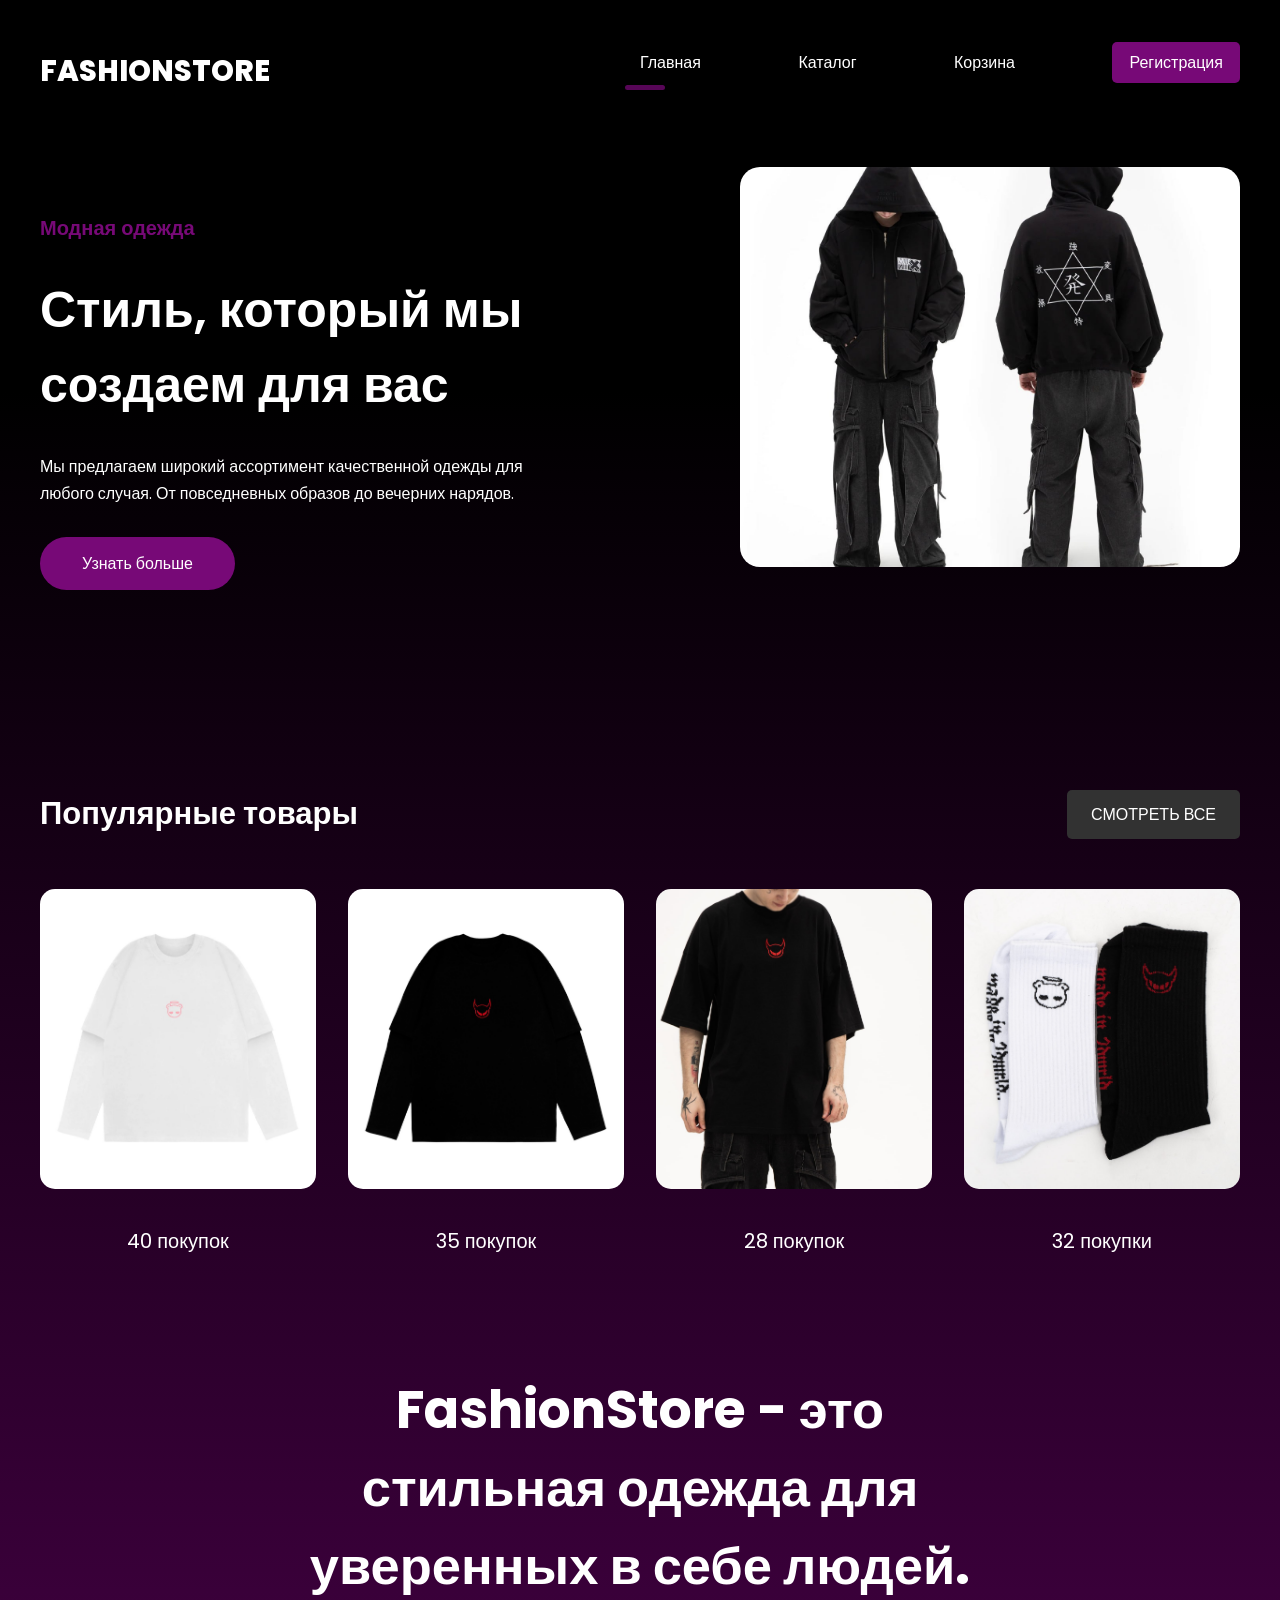
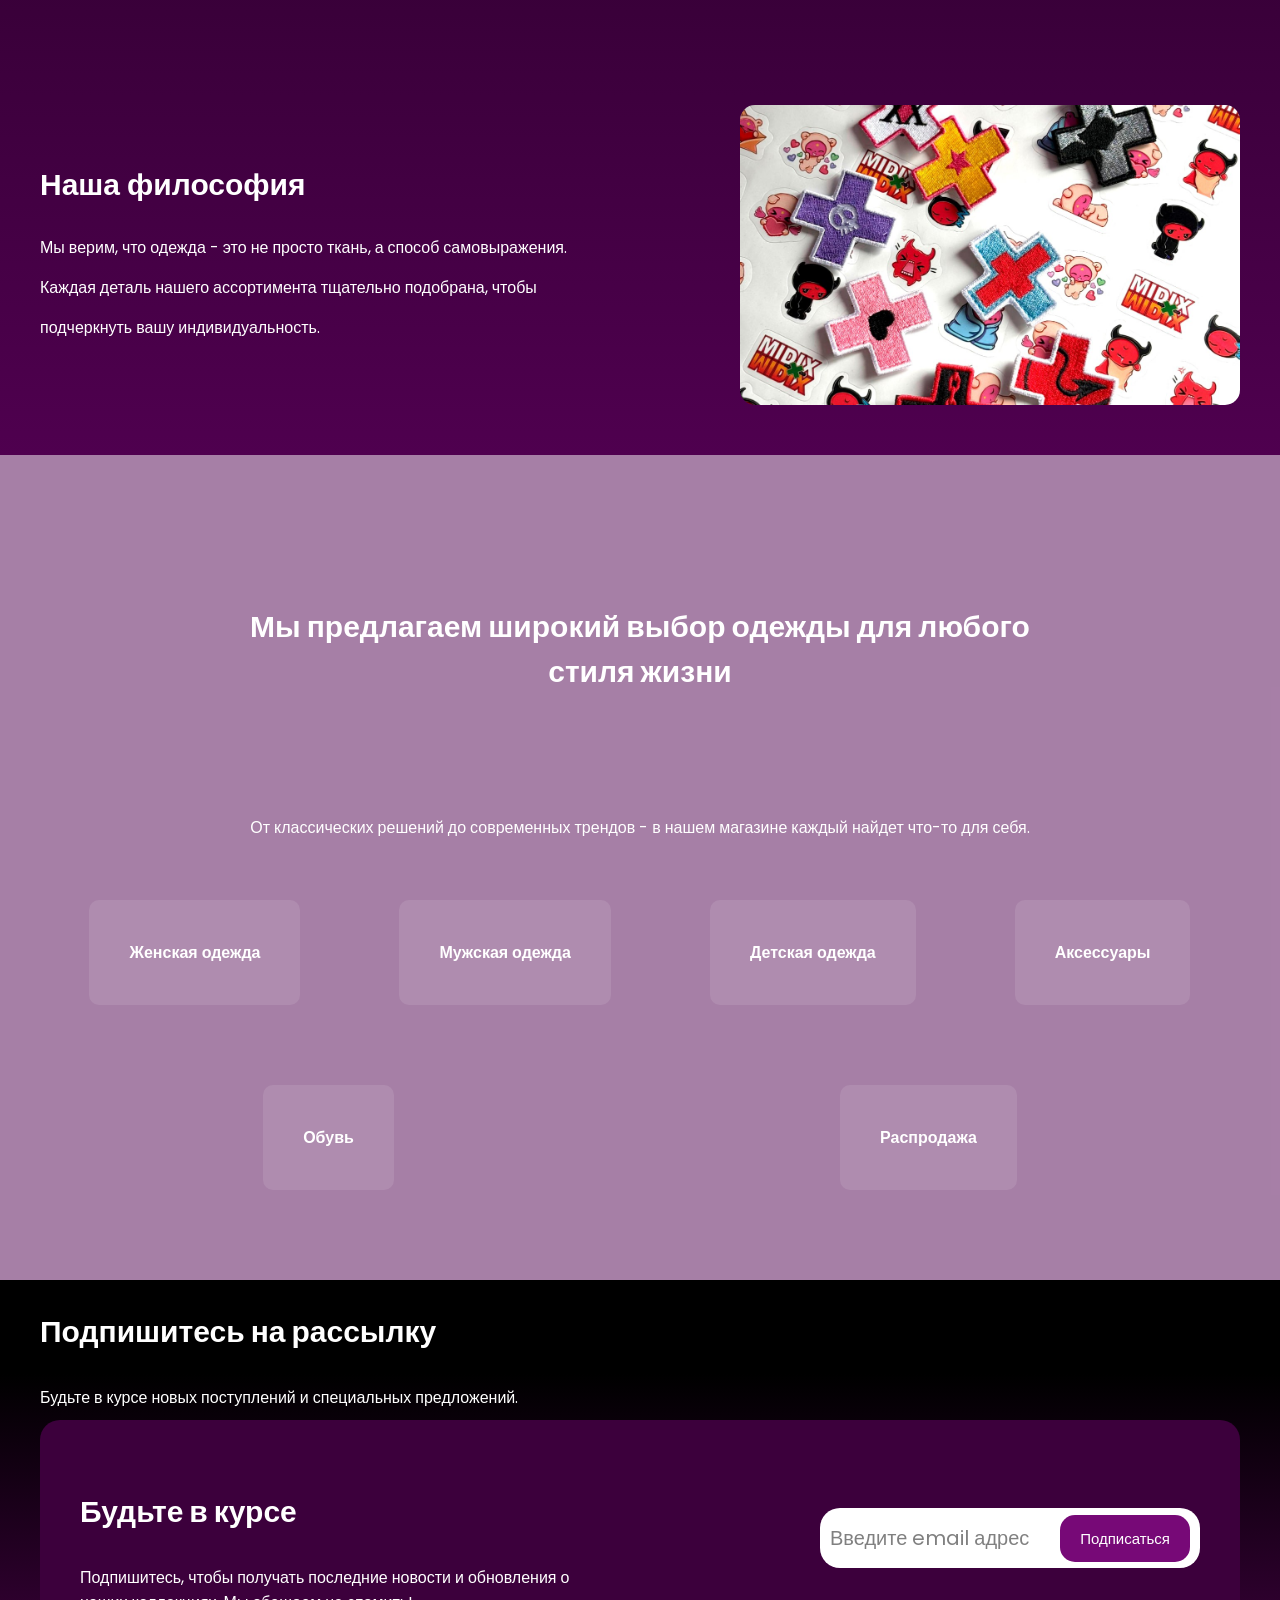
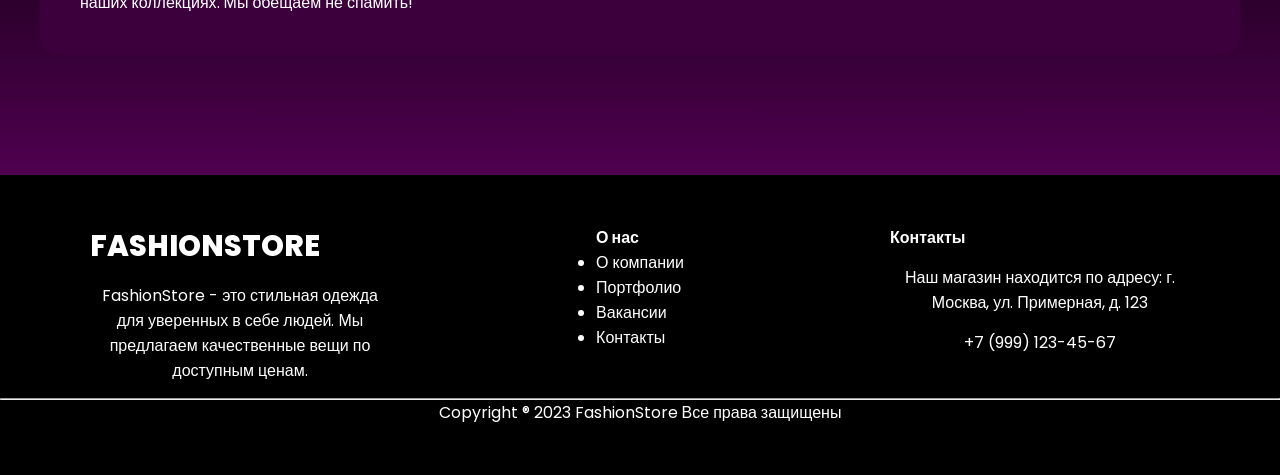
==== index.html @ cafc04cb "s" ====
<!DOCTYPE html>
<html lang="ru">
<head>
    <meta charset="UTF-8">
    <meta name="viewport" content="width=device-width, initial-scale=1.0">
    <title>Fashion Store - Магазин одежды</title>
    <link rel="stylesheet" href="css/main.css">
</head>
<body>
    <div class="wrapper">
        <header class="container">
            <span class="logo">FashionStore</span>
            <nav>
                 <ul>
                    <li class="active"><a href="index.html">Главная</a></li>
                    <li><a href="catalog.html">Каталог</a></li>
                    <li><a href="cart.html">Корзина</a></li>
                    <li class="btn"><a href="#">Регистрация</a></li>
                </ul>
            </nav>
        </header>

        <div class="hero container">
            <div class="hero--info">
                <h2>Модная одежда</h2>
                <h1>Стиль, который мы создаем для вас</h1>
                <p>Мы предлагаем широкий ассортимент качественной одежды для любого случая. От повседневных образов до вечерних нарядов.</p>
                <button class="btn">Узнать больше</button>
            </div>
            <img src="img/style.jpg" alt="Модная одежда" class="hero-image">
        </div>  

        <div class="container trends">
            <a href="catalog.html" class="see_all">СМОТРЕТЬ ВСЕ</a>
            <h3>Популярные товары</h3>
            
            <div class="products">
                <div class="block">
                    <img src="img/WFL.jpg" alt="Белый лонгслив" class="product-img">
                    <span>40 покупок</span>
                </div>
                <div class="block">
                    <img src="img/BFL.jpg" alt="Черный лонгслив" class="product-img">
                    <span>35 покупок</span>
                </div>
                <div class="block">
                    <img src="img/blackT.jpg" alt="Черная футболка" class="product-img">
                    <span>28 покупок</span>
                </div>
                <div class="block">
                    <img src="img/Socks.jpg" alt="Модные носки" class="product-img">
                    <span>32 покупки</span>
                </div>
            </div>
        </div>

        <div class="container big-txt">
            <h2>FashionStore - это стильная одежда для уверенных в себе людей.</h2>
        </div>

        <div class="container banner">
            <div class="text-block">
                <h2>Наша философия</h2>
                <p>Мы верим, что одежда - это не просто ткань, а способ самовыражения. Каждая деталь нашего ассортимента тщательно подобрана, чтобы подчеркнуть вашу индивидуальность.</p>
            </div>
            <img src="img/patchi.jpg" alt="Коллекция одежды" class="banner-image">
        </div>

    </div>
    <div class="back_image">
        <div class="container bckimg_txt">
            <h2>Мы предлагаем широкий выбор одежды для любого стиля жизни</h2>
            <p>От классических решений до современных трендов - в нашем магазине каждый найдет что-то для себя.</p>
        </div>
        <div class="container categories">
            <ul>
                <li><div class="category"><p>Женская одежда</p></div></li>
                <li><div class="category"><p>Мужская одежда</p></div></li>
                <li><div class="category"><p>Детская одежда</p></div></li>
                <li><div class="category"><p>Аксессуары</p></div></li>
            </ul>
        </div>
        <div class="container categories">
            <ul>
                <li><div class="category"><p>Обувь</p></div></li>
                <li><div class="category"><p>Распродажа</p></div></li>
            </ul>
        </div>
    </div>
    <div class="wrapper">
        <div class="email container">
            <h2>Подпишитесь на рассылку</h2>
            <p>Будьте в курсе новых поступлений и специальных предложений.</p>
            <div class="block">
                <div>
                    <h2>Будьте в курсе</h2>
                    <p>Подпишитесь, чтобы получать последние новости и обновления о наших коллекциях. Мы обещаем не спамить!</p>
                </div>
                <div style="position: relative;">
                    <input type="email" id="emailField" placeholder="Введите email адрес">
                    <button onclick="checkEmail()">Подписаться</button>
                </div>
            </div>
        </div>
    </div>
    <footer>
        <div class="blocks container">
            <div>
                <span class="logo">FashionStore</span>
                <p>FashionStore - это стильная одежда для уверенных в себе людей. Мы предлагаем качественные вещи по доступным ценам.</p>
            </div>
            <div>
                <h4>О нас</h4>
                <ul>
                    <li>О компании</li>
                    <li>Портфолио</li>
                    <li>Вакансии</li>
                    <li>Контакты</li>  
                </ul>
            </div>
            <div>
                <h4>Контакты</h4>
                <p>Наш магазин находится по адресу: г. Москва, ул. Примерная, д. 123</p>
                <p>+7 (999) 123-45-67</p>
            </div>
        </div>
        <hr>
        <p>Copyright ® 2023 FashionStore Все права защищены</p>
    </footer>

    <script>
        function checkEmail(){
            let email = document.querySelector('#emailField').value;
            if(!email.includes('@')) {
                alert('Нет символа @');
            } else {
                alert('Спасибо за подписку!');
            }
        }
    </script>
</body>
</html>
---- css/main.css ----
@import url('https://fonts.googleapis.com/css2?family=Poppins:wght@400;500;700;800&display=swap');

*{
    margin: 0;
    padding: 0;
    box-sizing: border-box;
}

body{
    font-family: "Poppins", sans-serif;
    font-weight: 400;
    color: #fff;
    font-size: 16px;
    min-height: 100vh;
    display: flex;
    flex-direction: column;
}

#root {
    flex: 1;
    display: flex;
    flex-direction: column;
}

.App {
    flex: 1;
    display: flex;
    flex-direction: column;
}

main {
    flex: 1;
}

a{
    text-decoration: none;
}

img{
    max-width: 100%;
}

.wrapper{
    background: linear-gradient(180deg,rgba(0, 0, 0, 1) 19%, rgba(79, 0, 79, 1) 100%);
    width: 100%;
    flex: 1;
}

.container{
    width: 1200px;
    margin: auto;
}

header{
    padding: 50px 0;
}

.logo{
    text-transform: uppercase;
    font-size: 29px;
    font-weight: 800;
}

nav{
    float: right;
    width: 50%;
}

header nav ul{
    position: relative;
    list-style: none;
    display: flex;
    justify-content: space-between;
    z-index: 2;
}

header nav ul li{
    display: inline-block;
}

header nav ul li a{
    color: #fff;
}

header nav ul li.active::after {
    content: '';
    display: block;
    width: 40px;
    height: 5px;
    position: relative;
    background: #570657;
    border-radius: 10px;
    top: 10px;
    left: -15px;
}

header nav ul li:not(.active):not(.btn) a:hover{
    border-bottom: 5px solid #570657;
}

header nav ul li.btn a, .email .block button{
    background: #770977;
    padding: 9px 17px;
    border-radius: 5px;
    transition: all 500ms ease;
    
}

header nav ul li.btn a:hover, .email .block button:hover{
    background: #3c003c;
    cursor: pointer;
}

.hero{
    padding-bottom: 100px;
    position: relative;
    z-index: 1;
    display: flex;
    justify-content: space-between;
    align-items: center;
}

.hero--info{
    width: 530px;
    padding-top: 70px;
}

.hero--info h2{
    font-size: 20px;
    font-weight: 600;
    color: #770977;
}

.hero--info h1{
    margin: 30px 0;
    font-size: 50px;
    font-weight: 600;
}

.hero--info p{
    margin: 30px 0;
    font-weight: 400;
    line-height: 170%;
}

.hero--info .btn{
    background: #770977;
    width: 195px;
    height: 53px;
    border-radius: 40px;
    color: #fff;
    font-size: 16px;
    font-weight: 400;
    font-family: "Poppins", sans-serif;
    border: 0;
    transition: all 500ms ease;
}

.hero--info .btn:hover{
    background: #3c003c;
    cursor: pointer;
    transform: scale(1.1);
}

.hero-image {
    width: 500px;
    height: 400px;
    border-radius: 20px;
    object-fit: cover;
}

/*Секция с товарами*/

.trends{
    padding-top: 100px;
}

.trends h3{
    font-size: 31px;
    font-weight: 600;
}

.trends .see_all{
    display: block;
    color: #fff;
    background: rgb(50, 50, 50);
    padding: 12px 24px;
    border-radius: 5px;
    float: right;
    transition: all 500ms ease;
}

.trends .see_all:hover{
    transform: scale(1.1);
}

.trends .products{
    display: flex;
    justify-content: space-between;
    width: 100%;
    padding: 50px 0px;
}

.trends .products .block{
    text-align: center;
    width: 23%;
}

.product-img {
    width: 100%;
    height: 300px;
    border-radius: 15px;
    object-fit: cover;
    margin-bottom: 15px;
    transition: all 300ms ease;
}

.product-img:hover {
    transform: scale(1.05);
}

.trends .products .block span{
    margin: 15px 0;
    display: block;
    text-align: center;
    font-size: 20px;
}

.big-txt{
    padding: 50px;
    text-align: center;
    font-size: 35px;
    font-weight: 600;
    width: 800px;
}

.banner{
    display: flex;
    justify-content: space-between;
    align-items: center;
    padding: 50px 0;
}

.banner-image {
    width: 500px;
    height: 300px;
    border-radius: 15px;
    object-fit: cover;
}

.banner .text-block{
    width: 545px;
}

.banner .text-block h2{
    font-size: 30px;
    font-weight: 600;
    margin-bottom: 20px;
}

.banner .text-block p{
    line-height: 250%;
}

.bckimg_txt{
    width: 826px;
}   

.back_image h2{
    font-size: 30px;
    font-weight: 800;
    position: relative;
    text-align: center;
    padding: 100px 0;
    z-index: 2;
}

.back_image p{  
    position: relative;
    text-align: center;
    padding: 20px 0;
    z-index: 2;
}

.category{
    display: block;
    position: relative;
    z-index: 2;
    text-align: center;
    margin: 40px 0;
    font-weight: 600;
    padding: 20px 40px;
    background: rgba(255, 255, 255, 0.1);
    border-radius: 10px;
    transition: all 500ms ease;
}

.category:hover{
    background: rgba(255, 255, 255, 0.2);
    transform: scale(1.05);
    cursor: pointer;
}

.categories ul{
    list-style: none;
    display: flex;
    width: 100%;
    justify-content: space-around;
    text-align: center;
}

.back_image{
    background: rgba(79, 0, 79, 0.5);
    padding: 50px 0;
}

.email{
    padding-bottom: 120px;
}

.email h2{
    padding-top: 30px;
    padding-bottom: 30px;
    font-size: 30px;
}
.email .block p{
    display: block;
    width: 500px;
}

.email .block{
    background-color: #3c003c;
    border-radius: 20px;
    padding: 40px 40px;
    margin-top: 10px;
    display: flex;
    justify-content: space-between;
    align-items: center;
}

.email .block input{
    background: #fff;
    outline: none;
    border: 0;
    border-radius: 20px;
    width: 380px;
    padding: 15px 0px;
    padding-right: 130px;
    padding-left: 10px;
    font-family: "Poppins", sans-serif;
    font-size: 20px;
    font-weight: 800px;
    color: #570657;
    position: relative;
    z-index: 1;
}

.email .block input::placeholder{
    color: gray;
}

.email .block button{
    cursor: pointer;
    border: 0;
    border-radius: 15px;
    padding: 15px 20px;
    color: #fff;
    font-size: 15px;
    position: absolute;
    right: 10px;
    z-index: 2;
    top: 7px
}

footer{
    background: black;
    padding: 50px 0px;
    margin-top: auto;
}

footer .blocks{
    display: flex;
    justify-content: space-between;
    padding: 0 50px;
}

footer .blocks p{
    width: 300px;
    margin: 15px 0;
}

footer p{
    text-align: center;
}

.products-list{
    padding: 80px 0;
}

.products-list .block{
    display: flex;
    justify-content: space-between;
    margin-bottom: 40px;
}

.products-list .block .product-card{
    display: block;
    padding: 30px 20px;
    text-align: center;
    width: 30%;
}

.products-list .block .product-card h3{
    padding-bottom: 10px;
    font-size: 18px;
}

.products-list .block .product-card button{
    background: #770977;
    border: 0;
    padding: 10px 15px;
    color: #fff;
    border-radius: 10px;
    transition: all 500ms ease;
    font-size: 15px;
    font-weight: 600;
    margin-top: 10px;
    cursor: pointer;
}

.products-list .block .product-card button:hover{
    transform: scale(1.05);
    background: #3c003c;
}

.products-list .block .product-card .product-img{
    width: 100%;
    height: 250px;
    border-radius: 20px;
    margin: 0 auto 15px auto;
}

.products-list .block .product-card p{
    font-weight: 800;
    padding-bottom: 10px;
    font-size: 20px;
}

.cart-items {
    margin: 30px 0;
    min-height: 200px;
}

.cart-item {
    display: flex;
    align-items: center;
    background: rgba(255, 255, 255, 0.1);
    border-radius: 10px;
    padding: 20px;
    margin-bottom: 15px;
}

.cart-item-img {
    width: 100px;
    height: 100px;
    border-radius: 10px;
    object-fit: cover;
    margin-right: 20px;
}

.item-info {
    flex-grow: 1;
}

.item-info h3 {
    margin-bottom: 10px;
}

.price {
    font-weight: bold;
    color: #770977;
    font-size: 18px;
}

.remove-btn {
    background: #ff4d4d;
    border: 0;
    padding: 8px 15px;
    color: #fff;
    border-radius: 5px;
    cursor: pointer;
    transition: all 300ms ease;
}

.remove-btn:hover {
    background: #cc0000;
}

.cart-summary {
    text-align: right;
    margin-top: 30px;
    padding-top: 20px;
    border-top: 2px solid rgba(255, 255, 255, 0.3);
}

.checkout-btn {
    background: #770977;
    border: 0;
    padding: 15px 30px;
    color: #fff;
    border-radius: 10px;
    font-size: 18px;
    font-weight: 600;
    cursor: pointer;
    transition: all 300ms ease;
    margin-top: 15px;
}

.checkout-btn:hover {
    background: #3c003c;
    transform: scale(1.05);
}

.cart-empty {
    text-align: center;
    padding: 60px 0;
    color: #888;
}

.cart-empty-icon {
    font-size: 80px;
    margin-bottom: 20px;
    color: #570657;
}
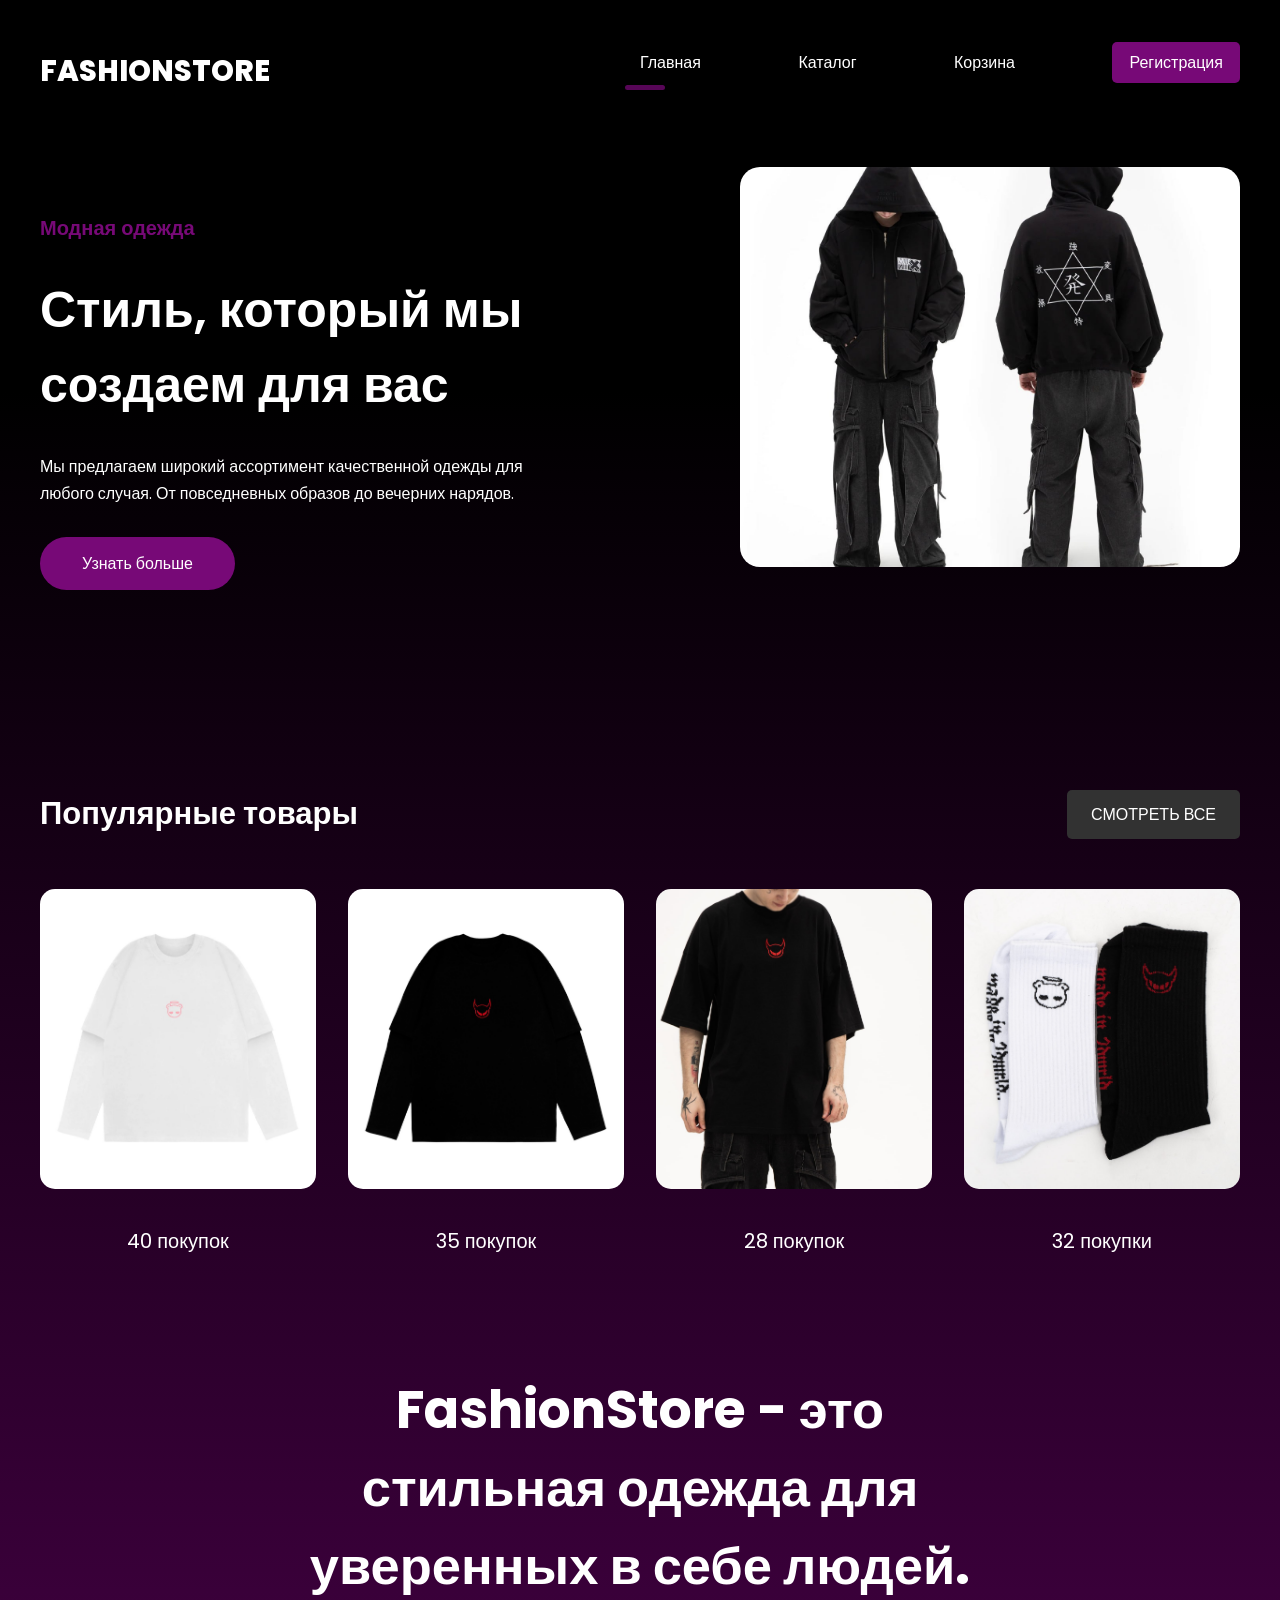
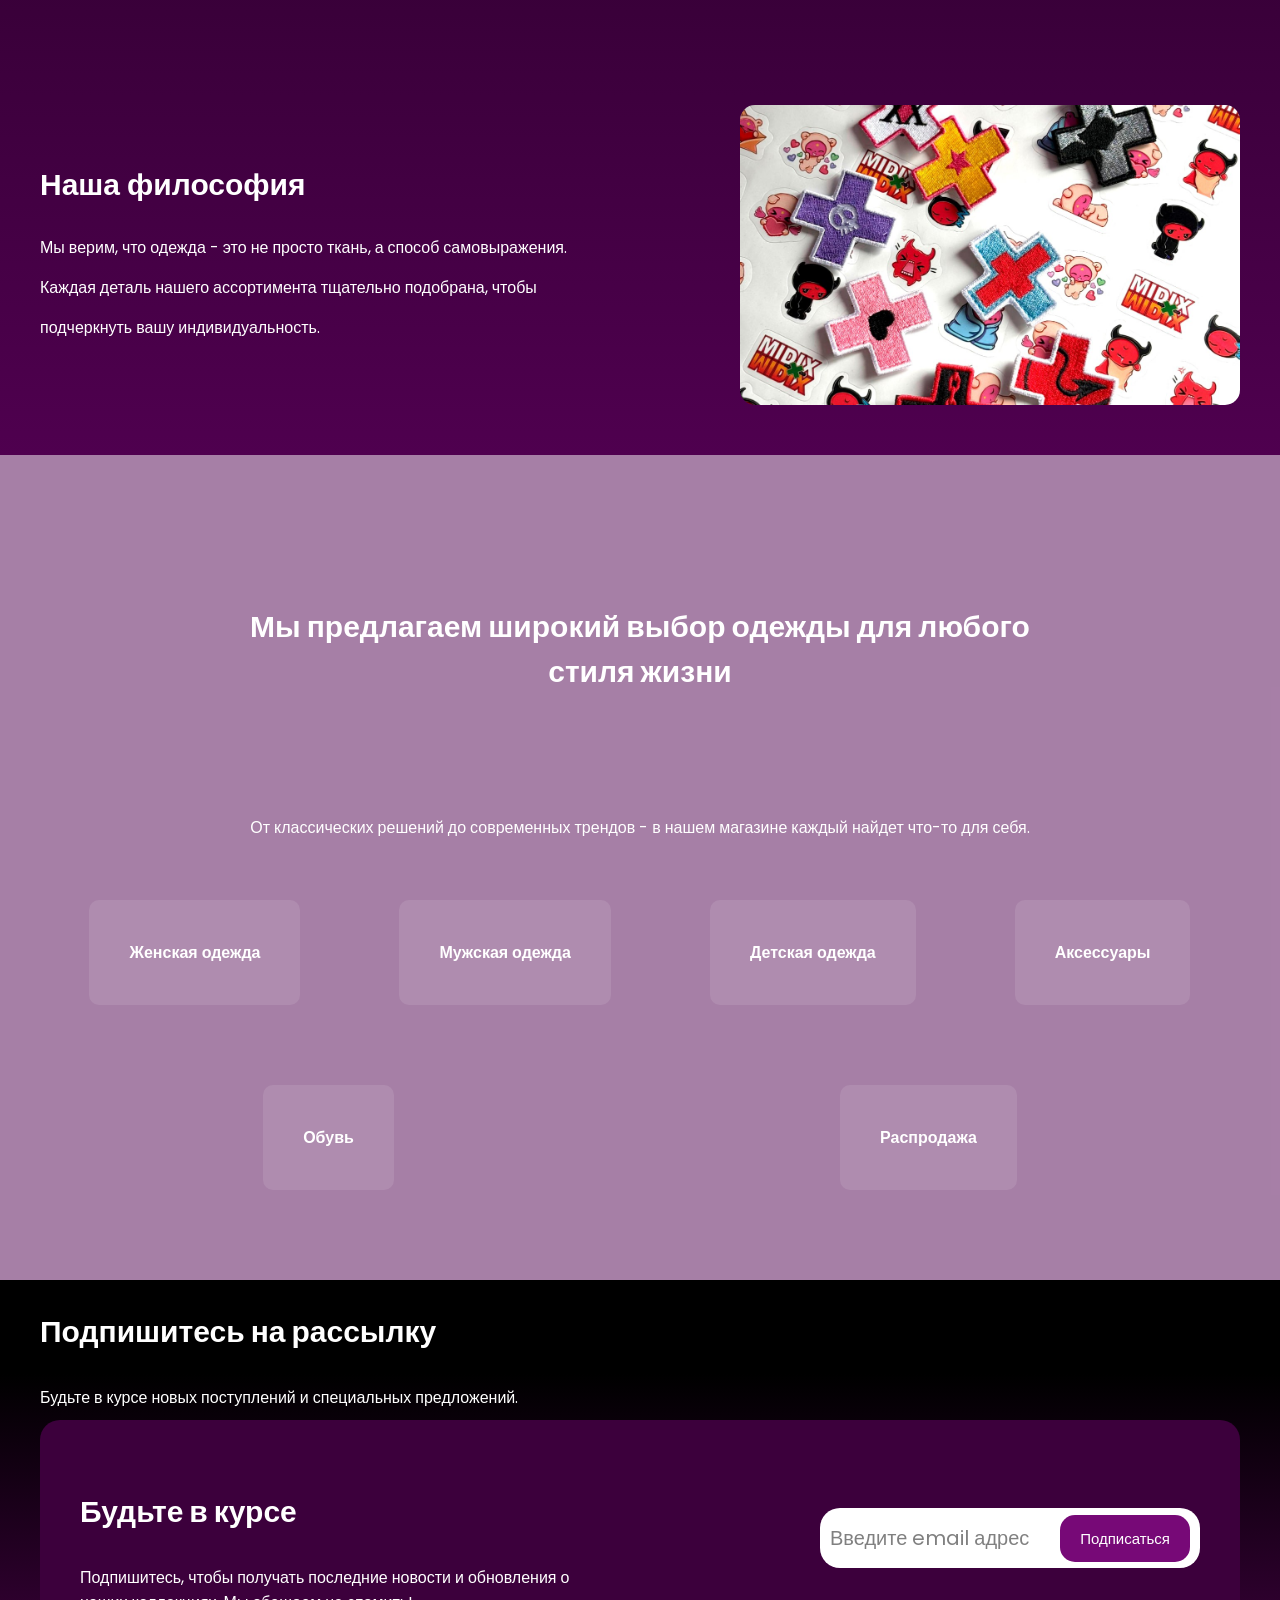
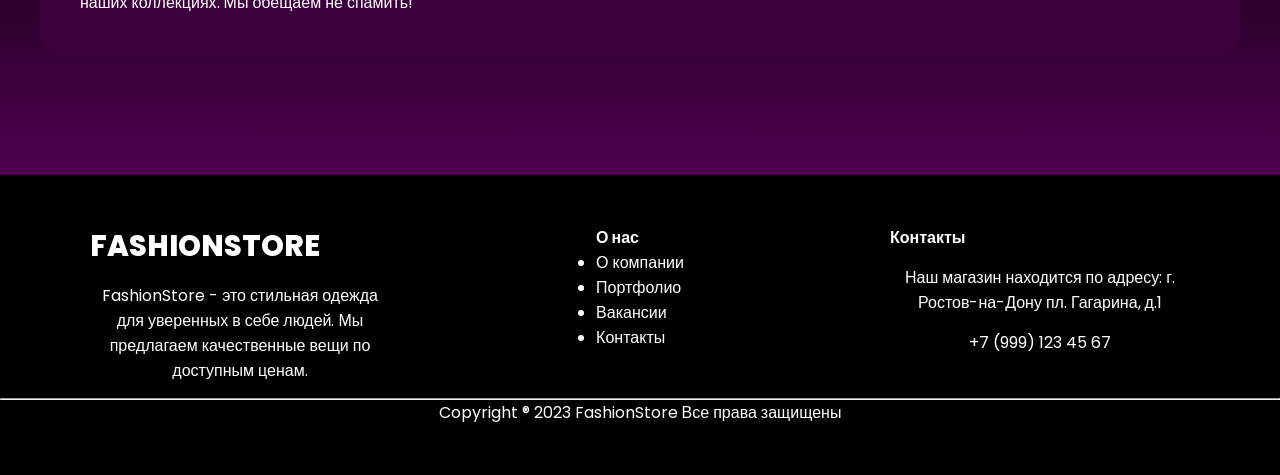
==== commit c095d0f7: "Адрес" ====
--- a/index.html
+++ b/index.html
@@ -3,7 +3,7 @@
 <head>
     <meta charset="UTF-8">
     <meta name="viewport" content="width=device-width, initial-scale=1.0">
-    <title>Fashion Store - Магазин одежды</title>
+    <title>Gromov Store - Магазин одежды</title>
     <link rel="stylesheet" href="css/main.css">
 </head>
 <body>
@@ -120,8 +120,8 @@
             </div>
             <div>
                 <h4>Контакты</h4>
-                <p>Наш магазин находится по адресу: г. Москва, ул. Примерная, д. 123</p>
-                <p>+7 (999) 123-45-67</p>
+                <p>Наш магазин находится по адресу: г. Ростов-на-Дону пл. Гагарина, д.1</p>
+                <p>+7 (999) 123 45 67</p>
             </div>
         </div>
         <hr>
